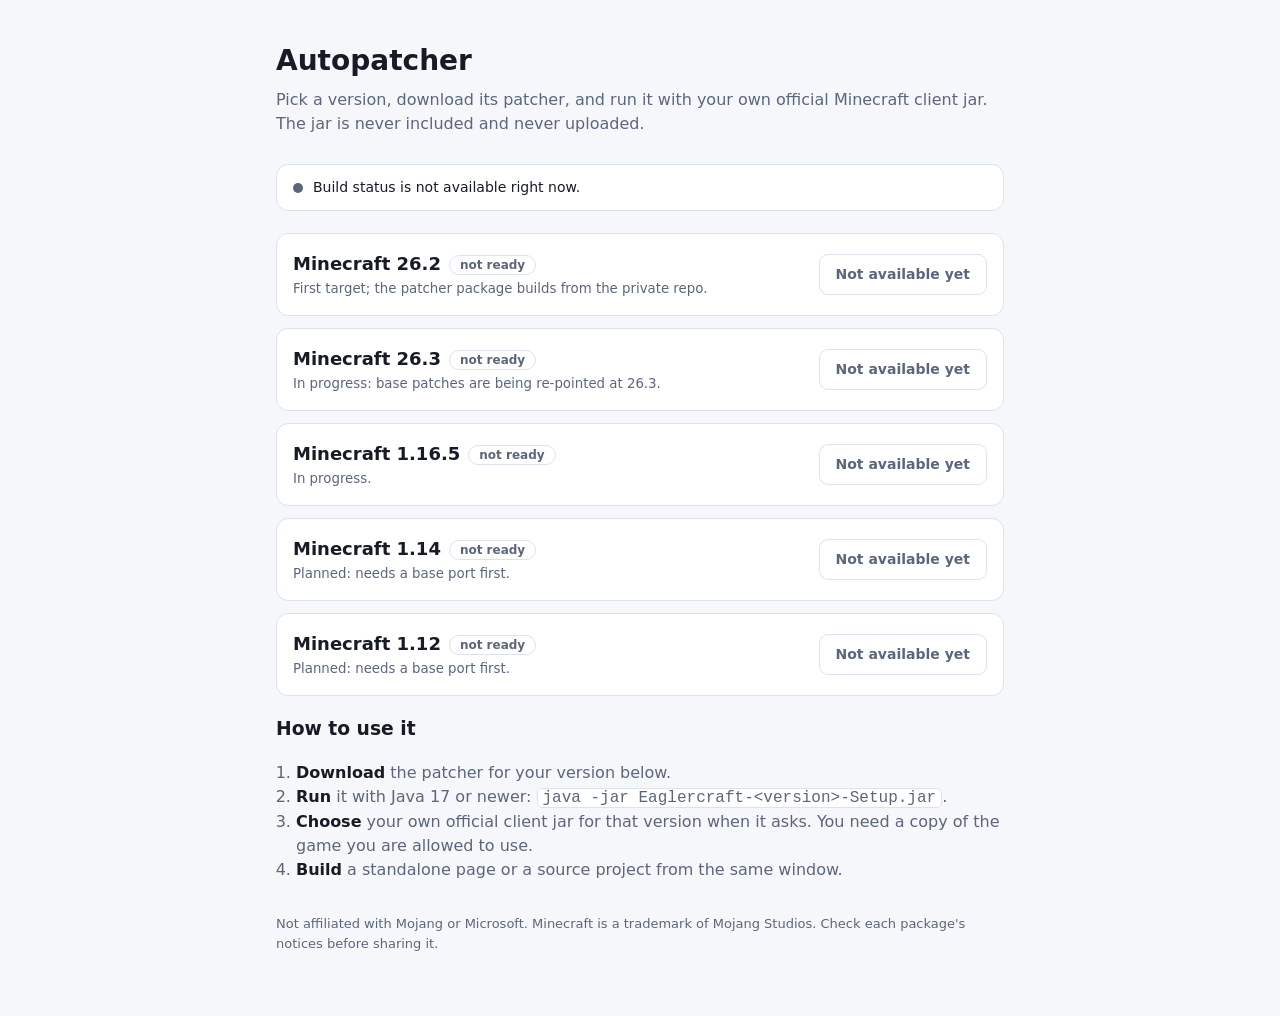
==== site/index.html @ 8bd49628 "Autopatcher build repo: workflow, site, scripts, setup guide Public home for the patcher build (move" ====
<!doctype html>
<html lang="en"><head><meta charset="utf-8"><meta name="viewport" content="width=device-width,initial-scale=1">
<title>Autopatcher</title>
<meta name="description" content="Pick a Minecraft version, download its patcher, and run it with your own official client jar.">
<style>
:root{--bg:#05070d;--panel:#0c1018;--line:#1d2432;--text:#e8ecf4;--dim:#98a2b8;--accent:#5caaff;--ok:#48d670;--warn:#f0c840;--bad:#e04040}
@media (prefers-color-scheme:light){:root:not([data-theme="dark"]){--bg:#f6f7fa;--panel:#fff;--line:#dde2ec;--text:#161b26;--dim:#5b667d;--accent:#1d6fd6;--ok:#1e9d4a;--warn:#a87b00;--bad:#c02828}}
*{box-sizing:border-box}body{margin:0;background:var(--bg);color:var(--text);font:16px/1.5 system-ui,Segoe UI,Roboto,sans-serif}
main{max-width:760px;margin:0 auto;padding:40px 16px 64px}
h1{font-size:28px;margin:0 0 6px}p.lead{color:var(--dim);margin:0 0 28px}
.status{display:flex;align-items:center;gap:10px;border:1px solid var(--line);background:var(--panel);border-radius:12px;padding:12px 16px;margin-bottom:22px;font-size:14px}
.dot{width:10px;height:10px;border-radius:50%;background:var(--dim)}.dot.run{background:var(--warn);animation:p 1.2s ease-in-out infinite}.dot.ok{background:var(--ok)}.dot.bad{background:var(--bad)}
@keyframes p{50%{opacity:.35}}
.card{border:1px solid var(--line);background:var(--panel);border-radius:12px;padding:16px;margin-bottom:12px;display:flex;gap:14px;align-items:center;justify-content:space-between;flex-wrap:wrap}
.card h2{font-size:18px;margin:0}.card small{color:var(--dim);display:block;margin-top:2px;word-break:break-all}
.badge{font-size:12px;border:1px solid var(--line);border-radius:999px;padding:2px 10px;color:var(--dim);margin-left:8px;vertical-align:middle}
a.btn{background:var(--accent);color:#fff;text-decoration:none;padding:9px 16px;border-radius:9px;font-weight:600;font-size:14px}
.btn.off{background:transparent;border:1px solid var(--line);color:var(--dim);pointer-events:none}
ol{color:var(--dim);padding-left:20px}ol b{color:var(--text)}code{background:var(--panel);border:1px solid var(--line);border-radius:5px;padding:0 5px}
footer{color:var(--dim);font-size:13px;margin-top:32px}
</style></head><body><main>
<h1>Autopatcher</h1>
<p class="lead">Pick a version, download its patcher, and run it with your own official Minecraft client jar. The jar is never included and never uploaded.</p>
<div class="status" id="status"><span class="dot" id="dot"></span><span id="status-text">Checking build status&hellip;</span></div>
<div id="list"></div>
<h3>How to use it</h3>
<ol>
<li><b>Download</b> the patcher for your version below.</li>
<li><b>Run</b> it with Java 17 or newer: <code>java -jar Eaglercraft-&lt;version&gt;-Setup.jar</code>.</li>
<li><b>Choose</b> your own official client jar for that version when it asks. You need a copy of the game you are allowed to use.</li>
<li><b>Build</b> a standalone page or a source project from the same window.</li>
</ol>
<footer>Not affiliated with Mojang or Microsoft. Minecraft is a trademark of Mojang Studios. Check each package's notices before sharing it.</footer>
<script>
(function(){
  var REPO="pxdns/autopatcherbuild";
  // version -> what we can honestly say about it today
  var VERSIONS=[
    {id:"26.2",note:"First target; the patcher package builds from the private repo."},
    {id:"26.3",note:"In progress: base patches are being re-pointed at 26.3."},
    {id:"1.16.5",note:"In progress."},
    {id:"1.14",note:"Planned: needs a base port first."},
    {id:"1.12",note:"Planned: needs a base port first."}
  ];
  var list=document.getElementById("list");
  function esc(s){return String(s).replace(/[&<>"]/g,function(c){return{"&":"&amp;","<":"&lt;",">":"&gt;",'"':"&quot;"}[c]});}
  function render(releases){
    var latest={};
    (releases||[]).forEach(function(r){
      var m=/^(.+)-r\d+$/.exec(r.tag_name||""); if(!m||latest[m[1]]||r.draft) return;
      var jar=(r.assets||[]).filter(function(a){return /\.jar$/.test(a.name);})[0];
      if(jar) latest[m[1]]={url:jar.browser_download_url,name:jar.name,size:jar.size,when:r.published_at,tag:r.tag_name};
    });
    list.innerHTML=VERSIONS.map(function(v){
      var rel=latest[v.id];
      var right=rel?'<a class="btn" href="'+esc(rel.url)+'">Download</a>':'<a class="btn off">Not available yet</a>';
      var sub=rel?esc(rel.name)+" &middot; "+(rel.size/1048576).toFixed(0)+" MB &middot; "+esc(rel.tag)+" &middot; "+new Date(rel.when).toLocaleDateString():esc(v.note);
      return '<div class="card"><div><h2>Minecraft '+esc(v.id)+'<span class="badge">'+(rel?"ready":"not ready")+'</span></h2><small>'+sub+'</small></div>'+right+'</div>';
    }).join("");
  }
  function status(runs){
    var dot=document.getElementById("dot"),t=document.getElementById("status-text");
    var r=(runs||[])[0];
    if(!r){t.textContent="No builds have run yet.";return;}
    var when=new Date(r.created_at).toLocaleString();
    if(r.status!=="completed"){dot.className="dot run";t.textContent="Building now (started "+when+")… this page updates itself.";return;}
    if(r.conclusion==="success"){dot.className="dot ok";t.textContent="Last build succeeded ("+when+").";}
    else{dot.className="dot bad";t.textContent="Last build "+(r.conclusion||"failed")+" ("+when+").";}
  }
  function get(path){return fetch("https://api.github.com/repos/"+REPO+path,{headers:{Accept:"application/vnd.github+json"}}).then(function(r){if(!r.ok)throw new Error(r.status);return r.json();});}
  function refresh(){
    get("/releases?per_page=30").then(render).catch(function(){render([]);});
    get("/actions/workflows/build-patcher.yml/runs?per_page=1").then(function(d){status(d.workflow_runs);}).catch(function(){document.getElementById("status-text").textContent="Build status is not available right now.";});
  }
  refresh(); setInterval(refresh,60000);
})();
</script>
</main></body></html>
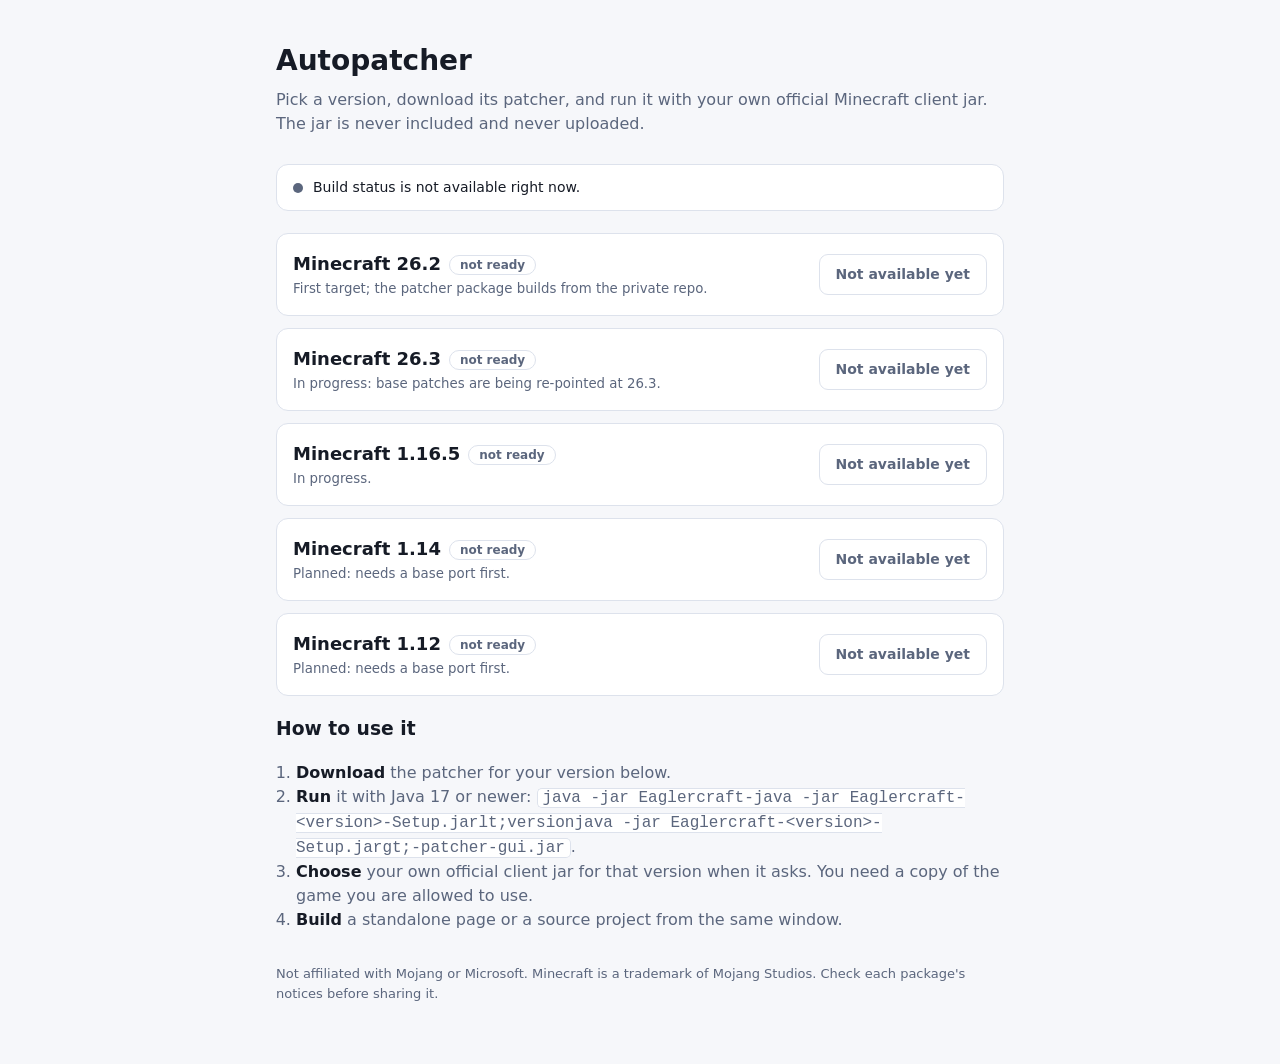
==== commit 0335b34b: "Build only the 26.2 patcher GUI/CLI jars from src/patcher Co-Authored-By: Claude Sonnet 5.5 <noreply" ====
--- a/site/index.html
+++ b/site/index.html
@@ -26,7 +26,7 @@
 <h3>How to use it</h3>
 <ol>
 <li><b>Download</b> the patcher for your version below.</li>
-<li><b>Run</b> it with Java 17 or newer: <code>java -jar Eaglercraft-&lt;version&gt;-Setup.jar</code>.</li>
+<li><b>Run</b> it with Java 17 or newer: <code>java -jar Eaglercraft-java -jar Eaglercraft-&lt;version&gt;-Setup.jarlt;versionjava -jar Eaglercraft-&lt;version&gt;-Setup.jargt;-patcher-gui.jar</code>.</li>
 <li><b>Choose</b> your own official client jar for that version when it asks. You need a copy of the game you are allowed to use.</li>
 <li><b>Build</b> a standalone page or a source project from the same window.</li>
 </ol>
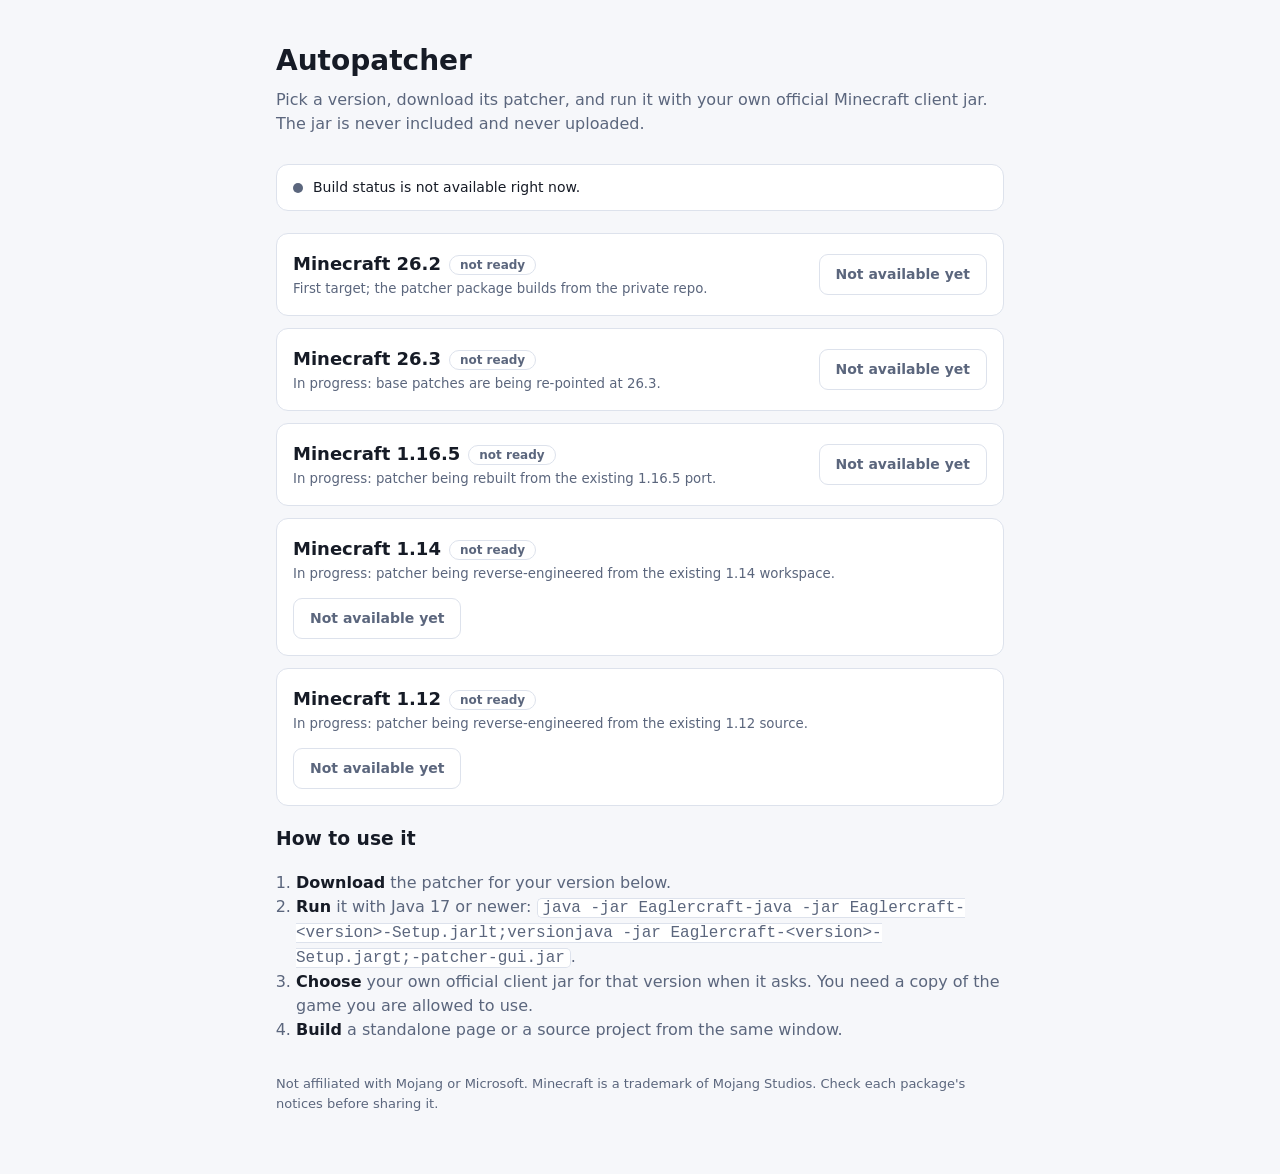
==== commit bb528ad3: "Site: Vercel hosts site/ (drop docs/ copy); 1.14/1.12 status reflects existing workspaces Co-Authore" ====
--- a/site/index.html
+++ b/site/index.html
@@ -1,5 +1,6 @@
 <!doctype html>
-<html lang="en"><head><meta charset="utf-8"><meta name="viewport" content="width=device-width,initial-scale=1">
+<html lang="en"><head>
+<link rel="icon" type="image/png" href="favicon.png"><meta charset="utf-8"><meta name="viewport" content="width=device-width,initial-scale=1">
 <title>Autopatcher</title>
 <meta name="description" content="Pick a Minecraft version, download its patcher, and run it with your own official client jar.">
 <style>
@@ -38,9 +39,9 @@
   var VERSIONS=[
     {id:"26.2",note:"First target; the patcher package builds from the private repo."},
     {id:"26.3",note:"In progress: base patches are being re-pointed at 26.3."},
-    {id:"1.16.5",note:"In progress."},
-    {id:"1.14",note:"Planned: needs a base port first."},
-    {id:"1.12",note:"Planned: needs a base port first."}
+    {id:"1.16.5",note:"In progress: patcher being rebuilt from the existing 1.16.5 port."},
+    {id:"1.14",note:"In progress: patcher being reverse-engineered from the existing 1.14 workspace."},
+    {id:"1.12",note:"In progress: patcher being reverse-engineered from the existing 1.12 source."}
   ];
   var list=document.getElementById("list");
   function esc(s){return String(s).replace(/[&<>"]/g,function(c){return{"&":"&amp;","<":"&lt;",">":"&gt;",'"':"&quot;"}[c]});}
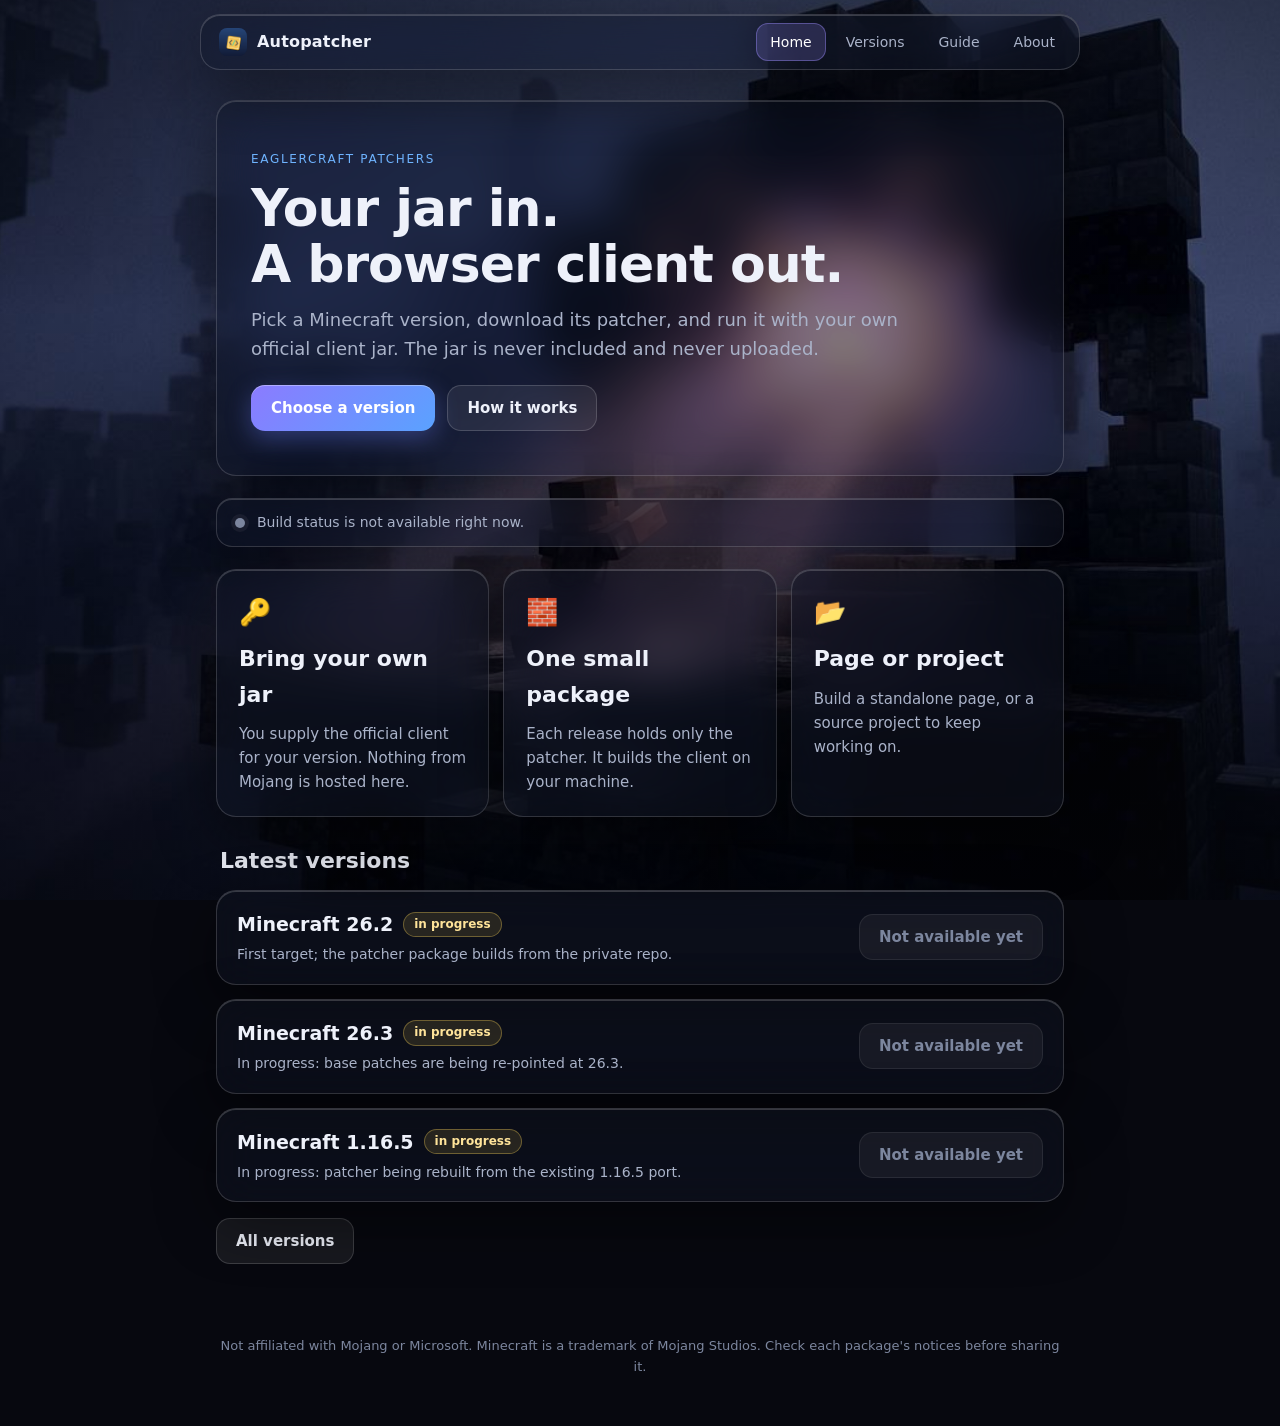
==== commit 96f26ab1: "Site: glass UI with artwork backgrounds, four pages (home, versions, guide, about) in site/ Co-Autho" ====
--- a/site/index.html
+++ b/site/index.html
@@ -1,79 +1,32 @@
 <!doctype html>
 <html lang="en"><head>
-<link rel="icon" type="image/png" href="favicon.png"><meta charset="utf-8"><meta name="viewport" content="width=device-width,initial-scale=1">
+<meta charset="utf-8"><meta name="viewport" content="width=device-width,initial-scale=1">
 <title>Autopatcher</title>
 <meta name="description" content="Pick a Minecraft version, download its patcher, and run it with your own official client jar.">
-<style>
-:root{--bg:#05070d;--panel:#0c1018;--line:#1d2432;--text:#e8ecf4;--dim:#98a2b8;--accent:#5caaff;--ok:#48d670;--warn:#f0c840;--bad:#e04040}
-@media (prefers-color-scheme:light){:root:not([data-theme="dark"]){--bg:#f6f7fa;--panel:#fff;--line:#dde2ec;--text:#161b26;--dim:#5b667d;--accent:#1d6fd6;--ok:#1e9d4a;--warn:#a87b00;--bad:#c02828}}
-*{box-sizing:border-box}body{margin:0;background:var(--bg);color:var(--text);font:16px/1.5 system-ui,Segoe UI,Roboto,sans-serif}
-main{max-width:760px;margin:0 auto;padding:40px 16px 64px}
-h1{font-size:28px;margin:0 0 6px}p.lead{color:var(--dim);margin:0 0 28px}
-.status{display:flex;align-items:center;gap:10px;border:1px solid var(--line);background:var(--panel);border-radius:12px;padding:12px 16px;margin-bottom:22px;font-size:14px}
-.dot{width:10px;height:10px;border-radius:50%;background:var(--dim)}.dot.run{background:var(--warn);animation:p 1.2s ease-in-out infinite}.dot.ok{background:var(--ok)}.dot.bad{background:var(--bad)}
-@keyframes p{50%{opacity:.35}}
-.card{border:1px solid var(--line);background:var(--panel);border-radius:12px;padding:16px;margin-bottom:12px;display:flex;gap:14px;align-items:center;justify-content:space-between;flex-wrap:wrap}
-.card h2{font-size:18px;margin:0}.card small{color:var(--dim);display:block;margin-top:2px;word-break:break-all}
-.badge{font-size:12px;border:1px solid var(--line);border-radius:999px;padding:2px 10px;color:var(--dim);margin-left:8px;vertical-align:middle}
-a.btn{background:var(--accent);color:#fff;text-decoration:none;padding:9px 16px;border-radius:9px;font-weight:600;font-size:14px}
-.btn.off{background:transparent;border:1px solid var(--line);color:var(--dim);pointer-events:none}
-ol{color:var(--dim);padding-left:20px}ol b{color:var(--text)}code{background:var(--panel);border:1px solid var(--line);border-radius:5px;padding:0 5px}
-footer{color:var(--dim);font-size:13px;margin-top:32px}
-</style></head><body><main>
-<h1>Autopatcher</h1>
-<p class="lead">Pick a version, download its patcher, and run it with your own official Minecraft client jar. The jar is never included and never uploaded.</p>
-<div class="status" id="status"><span class="dot" id="dot"></span><span id="status-text">Checking build status&hellip;</span></div>
-<div id="list"></div>
-<h3>How to use it</h3>
-<ol>
-<li><b>Download</b> the patcher for your version below.</li>
-<li><b>Run</b> it with Java 17 or newer: <code>java -jar Eaglercraft-java -jar Eaglercraft-&lt;version&gt;-Setup.jarlt;versionjava -jar Eaglercraft-&lt;version&gt;-Setup.jargt;-patcher-gui.jar</code>.</li>
-<li><b>Choose</b> your own official client jar for that version when it asks. You need a copy of the game you are allowed to use.</li>
-<li><b>Build</b> a standalone page or a source project from the same window.</li>
-</ol>
+<link rel="icon" type="image/png" href="favicon.png">
+<link rel="stylesheet" href="style.css">
+</head><body data-bg="1.14">
+<div class="bg" aria-hidden="true"></div>
+<header><nav class="glass"><a class="brand" href="index.html"><img src="img/icon.png" alt=""><span>Autopatcher</span></a><a class="l" href="index.html" aria-current="page">Home</a><a class="l" href="versions.html">Versions</a><a class="l" href="guide.html">Guide</a><a class="l" href="about.html">About</a></nav></header>
+<main>
+
+<section class="hero glass">
+<span class="eyebrow">Eaglercraft patchers</span>
+<h1>Your jar in.<br>A browser client out.</h1>
+<p class="lead">Pick a Minecraft version, download its patcher, and run it with your own official client jar. The jar is never included and never uploaded.</p>
+<div class="row"><a class="btn" href="versions.html">Choose a version</a><a class="btn ghost" href="guide.html">How it works</a></div>
+</section>
+<div class="status glass"><span class="dot" id="dot"></span><span id="status-text">Checking build status&hellip;</span></div>
+<div class="tiles">
+<div class="tile glass"><div class="ic">&#128273;</div><h2>Bring your own jar</h2><p>You supply the official client for your version. Nothing from Mojang is hosted here.</p></div>
+<div class="tile glass"><div class="ic">&#129521;</div><h2>One small package</h2><p>Each release holds only the patcher. It builds the client on your machine.</p></div>
+<div class="tile glass"><div class="ic">&#128194;</div><h2>Page or project</h2><p>Build a standalone page, or a source project to keep working on.</p></div>
+</div>
+<h2 style="margin:26px 4px 12px">Latest versions</h2>
+<div class="grid" id="list" data-limit="3"></div>
+<div class="row" style="margin-top:16px"><a class="btn ghost" href="versions.html">All versions</a></div>
+
+</main>
 <footer>Not affiliated with Mojang or Microsoft. Minecraft is a trademark of Mojang Studios. Check each package's notices before sharing it.</footer>
-<script>
-(function(){
-  var REPO="pxdns/autopatcherbuild";
-  // version -> what we can honestly say about it today
-  var VERSIONS=[
-    {id:"26.2",note:"First target; the patcher package builds from the private repo."},
-    {id:"26.3",note:"In progress: base patches are being re-pointed at 26.3."},
-    {id:"1.16.5",note:"In progress: patcher being rebuilt from the existing 1.16.5 port."},
-    {id:"1.14",note:"In progress: patcher being reverse-engineered from the existing 1.14 workspace."},
-    {id:"1.12",note:"In progress: patcher being reverse-engineered from the existing 1.12 source."}
-  ];
-  var list=document.getElementById("list");
-  function esc(s){return String(s).replace(/[&<>"]/g,function(c){return{"&":"&amp;","<":"&lt;",">":"&gt;",'"':"&quot;"}[c]});}
-  function render(releases){
-    var latest={};
-    (releases||[]).forEach(function(r){
-      var m=/^(.+)-r\d+$/.exec(r.tag_name||""); if(!m||latest[m[1]]||r.draft) return;
-      var jar=(r.assets||[]).filter(function(a){return /\.jar$/.test(a.name);})[0];
-      if(jar) latest[m[1]]={url:jar.browser_download_url,name:jar.name,size:jar.size,when:r.published_at,tag:r.tag_name};
-    });
-    list.innerHTML=VERSIONS.map(function(v){
-      var rel=latest[v.id];
-      var right=rel?'<a class="btn" href="'+esc(rel.url)+'">Download</a>':'<a class="btn off">Not available yet</a>';
-      var sub=rel?esc(rel.name)+" &middot; "+(rel.size/1048576).toFixed(0)+" MB &middot; "+esc(rel.tag)+" &middot; "+new Date(rel.when).toLocaleDateString():esc(v.note);
-      return '<div class="card"><div><h2>Minecraft '+esc(v.id)+'<span class="badge">'+(rel?"ready":"not ready")+'</span></h2><small>'+sub+'</small></div>'+right+'</div>';
-    }).join("");
-  }
-  function status(runs){
-    var dot=document.getElementById("dot"),t=document.getElementById("status-text");
-    var r=(runs||[])[0];
-    if(!r){t.textContent="No builds have run yet.";return;}
-    var when=new Date(r.created_at).toLocaleString();
-    if(r.status!=="completed"){dot.className="dot run";t.textContent="Building now (started "+when+")… this page updates itself.";return;}
-    if(r.conclusion==="success"){dot.className="dot ok";t.textContent="Last build succeeded ("+when+").";}
-    else{dot.className="dot bad";t.textContent="Last build "+(r.conclusion||"failed")+" ("+when+").";}
-  }
-  function get(path){return fetch("https://api.github.com/repos/"+REPO+path,{headers:{Accept:"application/vnd.github+json"}}).then(function(r){if(!r.ok)throw new Error(r.status);return r.json();});}
-  function refresh(){
-    get("/releases?per_page=30").then(render).catch(function(){render([]);});
-    get("/actions/workflows/build-patcher.yml/runs?per_page=1").then(function(d){status(d.workflow_runs);}).catch(function(){document.getElementById("status-text").textContent="Build status is not available right now.";});
-  }
-  refresh(); setInterval(refresh,60000);
-})();
-</script>
-</main></body></html>
+<script src="app.js"></script>
+</body></html>
--- a/site/style.css
+++ b/site/style.css
@@ -0,0 +1,70 @@
+:root{
+  --text:#eef1fa;--dim:#aab3c9;--faint:#7c869e;
+  --glass:rgba(18,22,36,.46);--glass-2:rgba(255,255,255,.07);--edge:rgba(255,255,255,.16);--edge-soft:rgba(255,255,255,.08);
+  --accent:#9d8cff;--accent-2:#6fb4ff;--ok:#56e08a;--warn:#f3cd57;--bad:#ff6b6b;
+  --r:20px;--shadow:0 20px 60px rgba(0,0,0,.45);
+  color-scheme:dark;
+}
+*{box-sizing:border-box}
+html{scroll-behavior:smooth}
+body{margin:0;min-height:100vh;color:var(--text);background:#07080f;font:16px/1.6 "Inter",system-ui,-apple-system,"Segoe UI",Roboto,sans-serif;-webkit-font-smoothing:antialiased}
+/* backgrounds: stacked layers, crossfaded */
+.bg{position:fixed;inset:0;z-index:-1;overflow:hidden;background:#07080f}
+.bg i{position:absolute;inset:-2%;background-size:cover;background-position:center;opacity:0;transform:scale(1.04);transition:opacity .9s ease,transform 9s ease;filter:saturate(1.1)}
+.bg i.on{opacity:1;transform:scale(1.0)}
+.bg i.g26{background:radial-gradient(60% 50% at 25% 20%,#3a2f86 0,transparent 70%),radial-gradient(55% 45% at 80% 75%,#0f4c6e 0,transparent 70%),#080a14}
+.bg i.g16{background:radial-gradient(60% 50% at 70% 25%,#1d6b4a 0,transparent 70%),radial-gradient(50% 45% at 20% 80%,#2a2f6a 0,transparent 70%),#07100d}
+.bg::after{content:"";position:absolute;inset:0;background:linear-gradient(180deg,rgba(5,6,12,.4),rgba(5,6,12,.12) 35%,rgba(5,6,12,.6));pointer-events:none}
+/* glass */
+.glass{background:var(--glass);border:1px solid var(--edge);border-radius:var(--r);backdrop-filter:blur(22px) saturate(1.5);-webkit-backdrop-filter:blur(22px) saturate(1.5);box-shadow:var(--shadow),inset 0 1px 0 rgba(255,255,255,.18)}
+@supports not (backdrop-filter:blur(1px)){.glass{background:rgba(18,22,36,.88)}}
+/* nav */
+header{position:sticky;top:14px;z-index:10;display:flex;justify-content:center;padding:0 16px}
+nav{display:flex;align-items:center;gap:6px;padding:8px 10px;max-width:880px;width:100%}
+nav .brand{display:flex;align-items:center;gap:10px;font-weight:700;letter-spacing:.2px;color:var(--text);text-decoration:none;margin-right:auto;padding:2px 8px}
+nav .brand img{width:28px;height:28px;border-radius:8px}
+nav a.l{color:var(--dim);text-decoration:none;padding:8px 14px;border-radius:12px;font-size:14px;font-weight:500;transition:background .2s,color .2s}
+nav a.l:hover{background:var(--glass-2);color:var(--text)}
+nav a.l[aria-current="page"]{background:rgba(157,140,255,.2);color:#fff;box-shadow:inset 0 0 0 1px rgba(157,140,255,.4)}
+/* layout */
+main{max-width:880px;margin:0 auto;padding:44px 16px 72px}
+.hero{padding:44px 34px;margin-bottom:22px}
+.eyebrow{display:inline-block;font-size:12px;letter-spacing:.14em;text-transform:uppercase;color:var(--accent-2);margin-bottom:10px}
+h1{font-size:clamp(32px,6vw,52px);line-height:1.08;margin:0 0 14px;letter-spacing:-.02em}
+h2{font-size:22px;margin:0 0 10px}
+p.lead{font-size:18px;color:var(--dim);margin:0 0 22px;max-width:62ch}
+.row{display:flex;gap:12px;flex-wrap:wrap}
+.btn{display:inline-flex;align-items:center;gap:8px;padding:11px 20px;border-radius:14px;font-weight:600;font-size:15px;text-decoration:none;color:#fff;background:linear-gradient(135deg,#8b7bff,#5aa2ff);box-shadow:0 8px 24px rgba(110,130,255,.35),inset 0 1px 0 rgba(255,255,255,.35);border:0;cursor:pointer;transition:transform .15s,box-shadow .15s}
+.btn:hover{transform:translateY(-1px);box-shadow:0 12px 30px rgba(110,130,255,.45),inset 0 1px 0 rgba(255,255,255,.4)}
+.btn.ghost{background:var(--glass-2);box-shadow:inset 0 0 0 1px var(--edge);color:var(--text)}
+.btn.off{background:rgba(255,255,255,.05);box-shadow:inset 0 0 0 1px var(--edge-soft);color:var(--faint);pointer-events:none}
+/* status */
+.status{display:flex;align-items:center;gap:12px;padding:12px 18px;margin-bottom:22px;font-size:14px;color:var(--dim);border-radius:16px}
+.dot{width:10px;height:10px;border-radius:50%;background:var(--faint);flex:none;box-shadow:0 0 0 4px rgba(255,255,255,.05)}
+.dot.run{background:var(--warn);animation:p 1.2s ease-in-out infinite}.dot.ok{background:var(--ok)}.dot.bad{background:var(--bad)}
+@keyframes p{50%{opacity:.35}}
+/* version cards */
+.grid{display:grid;gap:14px}
+.card{display:flex;gap:16px;align-items:center;justify-content:space-between;flex-wrap:wrap;padding:18px 20px;transition:transform .2s,border-color .2s}
+.card:hover{transform:translateY(-2px);border-color:rgba(255,255,255,.3)}
+.card h3{margin:0;font-size:19px;display:flex;align-items:center;gap:10px;flex-wrap:wrap}
+.card small{display:block;color:var(--dim);margin-top:4px;font-size:14px;word-break:break-word}
+.badge{font-size:12px;font-weight:600;padding:3px 11px;border-radius:999px;background:var(--glass-2);box-shadow:inset 0 0 0 1px var(--edge);color:var(--dim)}
+.badge.ok{color:#aaf5c6;background:rgba(86,224,138,.14);box-shadow:inset 0 0 0 1px rgba(86,224,138,.4)}
+.badge.wip{color:#ffe49a;background:rgba(243,205,87,.12);box-shadow:inset 0 0 0 1px rgba(243,205,87,.35)}
+/* feature tiles */
+.tiles{display:grid;grid-template-columns:repeat(auto-fit,minmax(230px,1fr));gap:14px;margin-bottom:22px}
+.tile{padding:22px}.tile p{margin:0;color:var(--dim);font-size:15px}.tile .ic{font-size:26px;margin-bottom:8px}
+/* steps */
+ol.steps{list-style:none;counter-reset:s;margin:0;padding:0;display:grid;gap:12px}
+ol.steps li{counter-increment:s;padding:18px 20px 18px 66px;position:relative}
+ol.steps li::before{content:counter(s);position:absolute;left:18px;top:16px;width:34px;height:34px;border-radius:12px;display:grid;place-items:center;font-weight:700;background:linear-gradient(135deg,#8b7bff,#5aa2ff);box-shadow:inset 0 1px 0 rgba(255,255,255,.4)}
+ol.steps b{display:block;margin-bottom:2px}
+ol.steps span{color:var(--dim)}
+code{background:rgba(0,0,0,.35);border:1px solid var(--edge-soft);border-radius:8px;padding:2px 8px;font:13.5px ui-monospace,SFMono-Regular,Menlo,monospace;color:#d7ddf3;word-break:break-all}
+.prose{padding:28px 30px}.prose p,.prose li{color:var(--dim)}.prose h2{margin-top:26px}.prose h2:first-child{margin-top:0}.prose ul{padding-left:20px}
+.prose a,.link{color:var(--accent-2)}
+.stack{display:grid;gap:14px}
+footer{max-width:880px;margin:0 auto;padding:0 16px 48px;color:var(--faint);font-size:13px;text-align:center}
+@media (max-width:640px){nav a.l{padding:8px 10px;font-size:13px}nav .brand span{display:none}.hero{padding:30px 22px}.card .btn{width:100%;justify-content:center}}
+@media (prefers-reduced-motion:reduce){*{animation:none!important;transition:none!important}html{scroll-behavior:auto}}
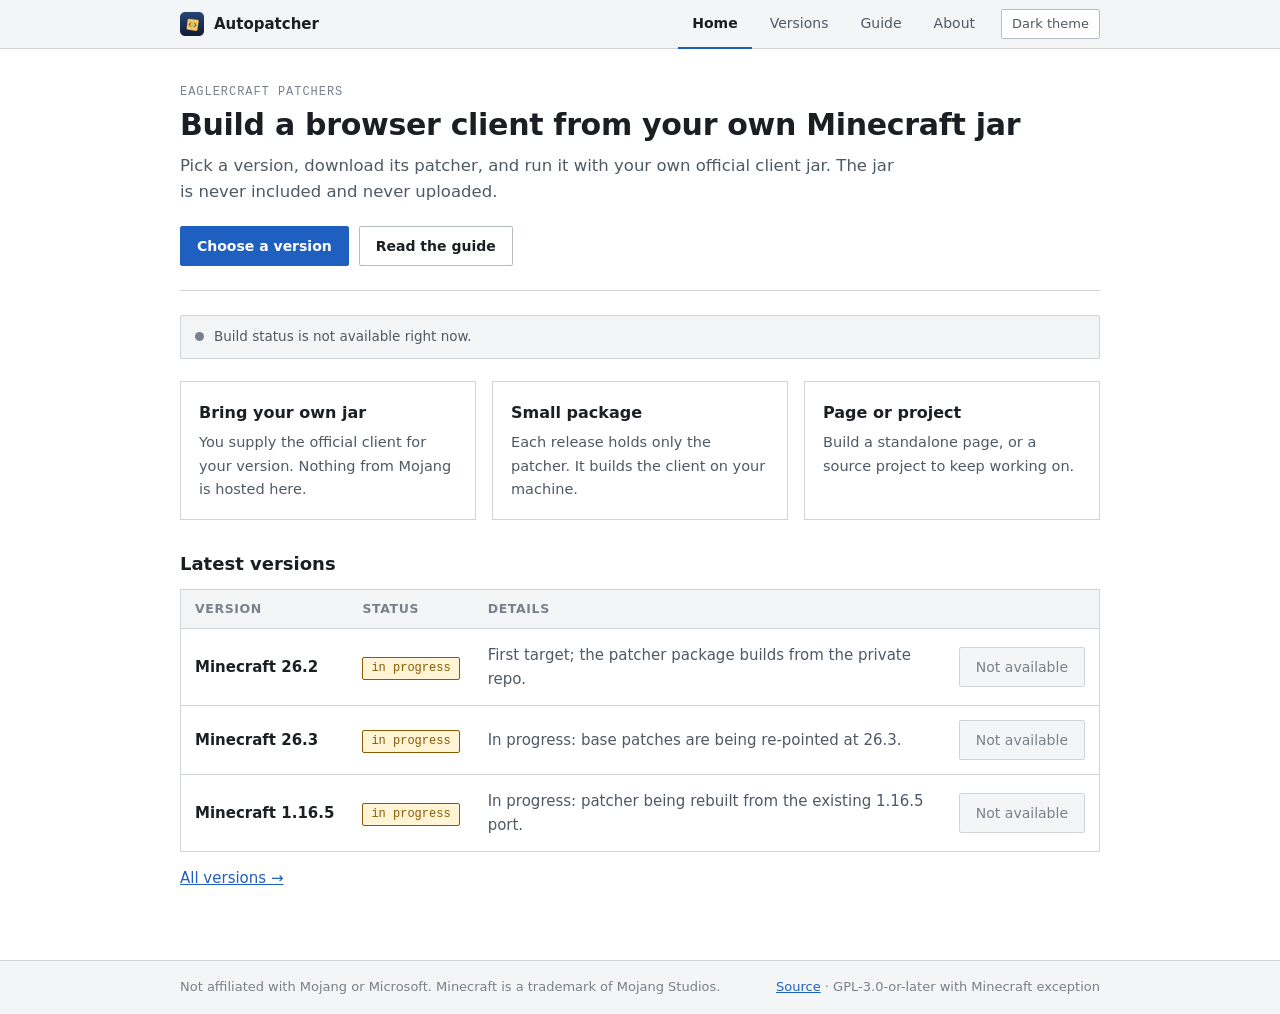
==== commit 8d2d340b: "Site: flat, boxy neutral design (light and dark gray), no glass or backgrounds Co-Authored-By: Claud" ====
--- a/site/index.html
+++ b/site/index.html
@@ -5,28 +5,27 @@
 <meta name="description" content="Pick a Minecraft version, download its patcher, and run it with your own official client jar.">
 <link rel="icon" type="image/png" href="favicon.png">
 <link rel="stylesheet" href="style.css">
-</head><body data-bg="1.14">
-<div class="bg" aria-hidden="true"></div>
-<header><nav class="glass"><a class="brand" href="index.html"><img src="img/icon.png" alt=""><span>Autopatcher</span></a><a class="l" href="index.html" aria-current="page">Home</a><a class="l" href="versions.html">Versions</a><a class="l" href="guide.html">Guide</a><a class="l" href="about.html">About</a></nav></header>
+</head><body>
+<header><div class="bar"><a class="brand" href="index.html"><img src="img/icon.png" alt=""><span>Autopatcher</span></a><a class="l" href="index.html" aria-current="page">Home</a><a class="l" href="versions.html">Versions</a><a class="l" href="guide.html">Guide</a><a class="l" href="about.html">About</a><button class="theme" id="theme" type="button">Dark theme</button></div></header>
 <main>
 
-<section class="hero glass">
-<span class="eyebrow">Eaglercraft patchers</span>
-<h1>Your jar in.<br>A browser client out.</h1>
-<p class="lead">Pick a Minecraft version, download its patcher, and run it with your own official client jar. The jar is never included and never uploaded.</p>
-<div class="row"><a class="btn" href="versions.html">Choose a version</a><a class="btn ghost" href="guide.html">How it works</a></div>
+<section class="intro">
+<div class="eyebrow">Eaglercraft patchers</div>
+<h1>Build a browser client from your own Minecraft jar</h1>
+<p class="lead">Pick a version, download its patcher, and run it with your own official client jar. The jar is never included and never uploaded.</p>
+<div class="row"><a class="btn" href="versions.html">Choose a version</a><a class="btn ghost" href="guide.html">Read the guide</a></div>
 </section>
-<div class="status glass"><span class="dot" id="dot"></span><span id="status-text">Checking build status&hellip;</span></div>
-<div class="tiles">
-<div class="tile glass"><div class="ic">&#128273;</div><h2>Bring your own jar</h2><p>You supply the official client for your version. Nothing from Mojang is hosted here.</p></div>
-<div class="tile glass"><div class="ic">&#129521;</div><h2>One small package</h2><p>Each release holds only the patcher. It builds the client on your machine.</p></div>
-<div class="tile glass"><div class="ic">&#128194;</div><h2>Page or project</h2><p>Build a standalone page, or a source project to keep working on.</p></div>
+<div class="status"><span class="dot" id="dot"></span><span id="status-text">Checking build status&hellip;</span></div>
+<div class="cols">
+<div class="box"><h3>Bring your own jar</h3><p>You supply the official client for your version. Nothing from Mojang is hosted here.</p></div>
+<div class="box"><h3>Small package</h3><p>Each release holds only the patcher. It builds the client on your machine.</p></div>
+<div class="box"><h3>Page or project</h3><p>Build a standalone page, or a source project to keep working on.</p></div>
 </div>
-<h2 style="margin:26px 4px 12px">Latest versions</h2>
-<div class="grid" id="list" data-limit="3"></div>
-<div class="row" style="margin-top:16px"><a class="btn ghost" href="versions.html">All versions</a></div>
+<h2>Latest versions</h2>
+<div id="list" data-limit="3"></div>
+<p style="margin-top:14px"><a href="versions.html">All versions &rarr;</a></p>
 
 </main>
-<footer>Not affiliated with Mojang or Microsoft. Minecraft is a trademark of Mojang Studios. Check each package's notices before sharing it.</footer>
+<footer><div class="in"><span>Not affiliated with Mojang or Microsoft. Minecraft is a trademark of Mojang Studios.</span><span><a href="https://github.com/pxdns/autopatcherbuild">Source</a> &middot; GPL-3.0-or-later with Minecraft exception</span></div></footer>
 <script src="app.js"></script>
 </body></html>
--- a/site/style.css
+++ b/site/style.css
@@ -1,70 +1,100 @@
 :root{
-  --text:#eef1fa;--dim:#aab3c9;--faint:#7c869e;
-  --glass:rgba(18,22,36,.46);--glass-2:rgba(255,255,255,.07);--edge:rgba(255,255,255,.16);--edge-soft:rgba(255,255,255,.08);
-  --accent:#9d8cff;--accent-2:#6fb4ff;--ok:#56e08a;--warn:#f3cd57;--bad:#ff6b6b;
-  --r:20px;--shadow:0 20px 60px rgba(0,0,0,.45);
-  color-scheme:dark;
+  --bg:#ffffff;--bg-2:#f4f5f6;--bg-3:#e9ebed;--line:#d0d4d9;--line-2:#b6bcc3;
+  --text:#1b1f23;--dim:#4f5964;--faint:#78818c;
+  --accent:#1f5fbf;--accent-ink:#ffffff;--accent-hover:#174c9b;
+  --ok:#1a7f37;--ok-bg:#e6f4ea;--warn:#8a5a00;--warn-bg:#fff4d6;--bad:#b42318;
+  --code-bg:#f4f5f6;
+  color-scheme:light;
 }
+@media (prefers-color-scheme:dark){:root:not([data-theme="light"]){
+  --bg:#1c1e21;--bg-2:#232629;--bg-3:#2b2f33;--line:#3a3f45;--line-2:#4b5158;
+  --text:#e6e8ea;--dim:#aab1b8;--faint:#848c94;
+  --accent:#5b9bf0;--accent-ink:#0d1117;--accent-hover:#7bb0f5;
+  --ok:#56c27a;--ok-bg:#1d2e24;--warn:#e0b04a;--warn-bg:#352c16;--bad:#f0736a;
+  --code-bg:#15171a;color-scheme:dark}}
+:root[data-theme="dark"]{
+  --bg:#1c1e21;--bg-2:#232629;--bg-3:#2b2f33;--line:#3a3f45;--line-2:#4b5158;
+  --text:#e6e8ea;--dim:#aab1b8;--faint:#848c94;
+  --accent:#5b9bf0;--accent-ink:#0d1117;--accent-hover:#7bb0f5;
+  --ok:#56c27a;--ok-bg:#1d2e24;--warn:#e0b04a;--warn-bg:#352c16;--bad:#f0736a;
+  --code-bg:#15171a;color-scheme:dark}
 *{box-sizing:border-box}
 html{scroll-behavior:smooth}
-body{margin:0;min-height:100vh;color:var(--text);background:#07080f;font:16px/1.6 "Inter",system-ui,-apple-system,"Segoe UI",Roboto,sans-serif;-webkit-font-smoothing:antialiased}
-/* backgrounds: stacked layers, crossfaded */
-.bg{position:fixed;inset:0;z-index:-1;overflow:hidden;background:#07080f}
-.bg i{position:absolute;inset:-2%;background-size:cover;background-position:center;opacity:0;transform:scale(1.04);transition:opacity .9s ease,transform 9s ease;filter:saturate(1.1)}
-.bg i.on{opacity:1;transform:scale(1.0)}
-.bg i.g26{background:radial-gradient(60% 50% at 25% 20%,#3a2f86 0,transparent 70%),radial-gradient(55% 45% at 80% 75%,#0f4c6e 0,transparent 70%),#080a14}
-.bg i.g16{background:radial-gradient(60% 50% at 70% 25%,#1d6b4a 0,transparent 70%),radial-gradient(50% 45% at 20% 80%,#2a2f6a 0,transparent 70%),#07100d}
-.bg::after{content:"";position:absolute;inset:0;background:linear-gradient(180deg,rgba(5,6,12,.4),rgba(5,6,12,.12) 35%,rgba(5,6,12,.6));pointer-events:none}
-/* glass */
-.glass{background:var(--glass);border:1px solid var(--edge);border-radius:var(--r);backdrop-filter:blur(22px) saturate(1.5);-webkit-backdrop-filter:blur(22px) saturate(1.5);box-shadow:var(--shadow),inset 0 1px 0 rgba(255,255,255,.18)}
-@supports not (backdrop-filter:blur(1px)){.glass{background:rgba(18,22,36,.88)}}
-/* nav */
-header{position:sticky;top:14px;z-index:10;display:flex;justify-content:center;padding:0 16px}
-nav{display:flex;align-items:center;gap:6px;padding:8px 10px;max-width:880px;width:100%}
-nav .brand{display:flex;align-items:center;gap:10px;font-weight:700;letter-spacing:.2px;color:var(--text);text-decoration:none;margin-right:auto;padding:2px 8px}
-nav .brand img{width:28px;height:28px;border-radius:8px}
-nav a.l{color:var(--dim);text-decoration:none;padding:8px 14px;border-radius:12px;font-size:14px;font-weight:500;transition:background .2s,color .2s}
-nav a.l:hover{background:var(--glass-2);color:var(--text)}
-nav a.l[aria-current="page"]{background:rgba(157,140,255,.2);color:#fff;box-shadow:inset 0 0 0 1px rgba(157,140,255,.4)}
-/* layout */
-main{max-width:880px;margin:0 auto;padding:44px 16px 72px}
-.hero{padding:44px 34px;margin-bottom:22px}
-.eyebrow{display:inline-block;font-size:12px;letter-spacing:.14em;text-transform:uppercase;color:var(--accent-2);margin-bottom:10px}
-h1{font-size:clamp(32px,6vw,52px);line-height:1.08;margin:0 0 14px;letter-spacing:-.02em}
-h2{font-size:22px;margin:0 0 10px}
-p.lead{font-size:18px;color:var(--dim);margin:0 0 22px;max-width:62ch}
-.row{display:flex;gap:12px;flex-wrap:wrap}
-.btn{display:inline-flex;align-items:center;gap:8px;padding:11px 20px;border-radius:14px;font-weight:600;font-size:15px;text-decoration:none;color:#fff;background:linear-gradient(135deg,#8b7bff,#5aa2ff);box-shadow:0 8px 24px rgba(110,130,255,.35),inset 0 1px 0 rgba(255,255,255,.35);border:0;cursor:pointer;transition:transform .15s,box-shadow .15s}
-.btn:hover{transform:translateY(-1px);box-shadow:0 12px 30px rgba(110,130,255,.45),inset 0 1px 0 rgba(255,255,255,.4)}
-.btn.ghost{background:var(--glass-2);box-shadow:inset 0 0 0 1px var(--edge);color:var(--text)}
-.btn.off{background:rgba(255,255,255,.05);box-shadow:inset 0 0 0 1px var(--edge-soft);color:var(--faint);pointer-events:none}
+body{margin:0;min-height:100vh;display:flex;flex-direction:column;background:var(--bg);color:var(--text);font:15px/1.6 system-ui,-apple-system,"Segoe UI",Roboto,"Helvetica Neue",Arial,sans-serif}
+a{color:var(--accent)}a:hover{color:var(--accent-hover)}
+:focus-visible{outline:2px solid var(--accent);outline-offset:2px}
+.mono,code,pre,.tag,.meta{font-family:ui-monospace,SFMono-Regular,"SF Mono",Menlo,Consolas,"Liberation Mono",monospace}
+/* top bar */
+header{background:var(--bg-2);border-bottom:1px solid var(--line)}
+.bar{max-width:960px;margin:0 auto;padding:0 20px;display:flex;align-items:stretch;gap:4px;min-height:48px}
+.brand{display:flex;align-items:center;gap:10px;font-weight:600;color:var(--text);text-decoration:none;margin-right:auto;padding:8px 0}
+.brand img{width:24px;height:24px;border-radius:2px;display:block}
+.bar a.l{display:flex;align-items:center;padding:0 14px;color:var(--dim);text-decoration:none;font-size:14px;border-bottom:2px solid transparent;margin-bottom:-1px}
+.bar a.l:hover{color:var(--text);background:var(--bg-3)}
+.bar a.l[aria-current="page"]{color:var(--text);border-bottom-color:var(--accent);font-weight:600}
+.theme{align-self:center;margin-left:8px;border:1px solid var(--line-2);background:var(--bg);color:var(--dim);font:inherit;font-size:13px;padding:4px 10px;border-radius:2px;cursor:pointer}
+.theme:hover{color:var(--text);background:var(--bg-3)}
+/* page */
+main{flex:1;width:100%;max-width:960px;margin:0 auto;padding:36px 20px 56px}
+h1{font-size:30px;line-height:1.2;margin:0 0 10px;font-weight:650;letter-spacing:-.01em}
+h2{font-size:18px;margin:30px 0 10px;font-weight:650}
+h3{font-size:16px;margin:0}
+p{margin:0 0 14px}
+.lead{font-size:16.5px;color:var(--dim);max-width:68ch;margin-bottom:20px}
+.eyebrow{font:12px ui-monospace,SFMono-Regular,Menlo,Consolas,monospace;text-transform:uppercase;letter-spacing:.08em;color:var(--faint);margin-bottom:8px}
+.intro{padding-bottom:24px;margin-bottom:24px;border-bottom:1px solid var(--line)}
+.row{display:flex;gap:10px;flex-wrap:wrap}
+/* buttons */
+.btn{display:inline-block;padding:8px 16px;border:1px solid var(--accent);background:var(--accent);color:var(--accent-ink);text-decoration:none;font-weight:600;font-size:14px;border-radius:2px}
+.btn:hover{background:var(--accent-hover);border-color:var(--accent-hover);color:var(--accent-ink)}
+.btn.ghost{background:transparent;color:var(--text);border-color:var(--line-2)}
+.btn.ghost:hover{background:var(--bg-3);color:var(--text);border-color:var(--line-2)}
+.btn.off{background:var(--bg-2);border-color:var(--line);color:var(--faint);pointer-events:none;font-weight:500}
 /* status */
-.status{display:flex;align-items:center;gap:12px;padding:12px 18px;margin-bottom:22px;font-size:14px;color:var(--dim);border-radius:16px}
-.dot{width:10px;height:10px;border-radius:50%;background:var(--faint);flex:none;box-shadow:0 0 0 4px rgba(255,255,255,.05)}
+.status{display:flex;align-items:center;gap:10px;padding:10px 14px;border:1px solid var(--line);background:var(--bg-2);font-size:13.5px;color:var(--dim);margin-bottom:22px;border-radius:2px}
+.dot{width:9px;height:9px;border-radius:50%;background:var(--faint);flex:none}
 .dot.run{background:var(--warn);animation:p 1.2s ease-in-out infinite}.dot.ok{background:var(--ok)}.dot.bad{background:var(--bad)}
 @keyframes p{50%{opacity:.35}}
-/* version cards */
-.grid{display:grid;gap:14px}
-.card{display:flex;gap:16px;align-items:center;justify-content:space-between;flex-wrap:wrap;padding:18px 20px;transition:transform .2s,border-color .2s}
-.card:hover{transform:translateY(-2px);border-color:rgba(255,255,255,.3)}
-.card h3{margin:0;font-size:19px;display:flex;align-items:center;gap:10px;flex-wrap:wrap}
-.card small{display:block;color:var(--dim);margin-top:4px;font-size:14px;word-break:break-word}
-.badge{font-size:12px;font-weight:600;padding:3px 11px;border-radius:999px;background:var(--glass-2);box-shadow:inset 0 0 0 1px var(--edge);color:var(--dim)}
-.badge.ok{color:#aaf5c6;background:rgba(86,224,138,.14);box-shadow:inset 0 0 0 1px rgba(86,224,138,.4)}
-.badge.wip{color:#ffe49a;background:rgba(243,205,87,.12);box-shadow:inset 0 0 0 1px rgba(243,205,87,.35)}
-/* feature tiles */
-.tiles{display:grid;grid-template-columns:repeat(auto-fit,minmax(230px,1fr));gap:14px;margin-bottom:22px}
-.tile{padding:22px}.tile p{margin:0;color:var(--dim);font-size:15px}.tile .ic{font-size:26px;margin-bottom:8px}
-/* steps */
-ol.steps{list-style:none;counter-reset:s;margin:0;padding:0;display:grid;gap:12px}
-ol.steps li{counter-increment:s;padding:18px 20px 18px 66px;position:relative}
-ol.steps li::before{content:counter(s);position:absolute;left:18px;top:16px;width:34px;height:34px;border-radius:12px;display:grid;place-items:center;font-weight:700;background:linear-gradient(135deg,#8b7bff,#5aa2ff);box-shadow:inset 0 1px 0 rgba(255,255,255,.4)}
+/* version table */
+.vt{width:100%;border-collapse:collapse;border:1px solid var(--line);background:var(--bg)}
+.vt th{text-align:left;font-weight:600;font-size:12.5px;color:var(--faint);text-transform:uppercase;letter-spacing:.05em;background:var(--bg-2);padding:9px 14px;border-bottom:1px solid var(--line)}
+.vt td{padding:14px;border-bottom:1px solid var(--line);vertical-align:middle}
+.vt tr:last-child td{border-bottom:0}
+.vt tbody tr:hover{background:var(--bg-2)}
+.vt .ver{font-weight:650;white-space:nowrap}
+.vt .meta{display:block;color:var(--dim);font-size:12.5px;margin-top:2px;word-break:break-word}
+.vt .note{color:var(--dim)}
+.vt td.act{text-align:right;white-space:nowrap}
+.tag{display:inline-block;white-space:nowrap;font-size:12px;padding:1px 8px;border:1px solid var(--line-2);color:var(--dim);border-radius:2px}
+.tag.ok{color:var(--ok);border-color:var(--ok);background:var(--ok-bg)}
+.tag.wip{color:var(--warn);border-color:var(--warn);background:var(--warn-bg)}
+/* panels */
+.cols{display:grid;grid-template-columns:repeat(auto-fit,minmax(250px,1fr));gap:16px;margin:0 0 6px}
+.box{border:1px solid var(--line);background:var(--bg);padding:18px}
+.box.alt{background:var(--bg-2)}
+.box h3{margin-bottom:6px}.box p{margin:0;color:var(--dim);font-size:14.5px}
+ol.steps{margin:0;padding:0;list-style:none;counter-reset:s;border:1px solid var(--line)}
+ol.steps li{counter-increment:s;display:grid;grid-template-columns:48px 1fr;border-bottom:1px solid var(--line)}
+ol.steps li:last-child{border-bottom:0}
+ol.steps li::before{content:counter(s);display:flex;align-items:flex-start;justify-content:center;padding-top:14px;background:var(--bg-2);border-right:1px solid var(--line);font:600 14px ui-monospace,Menlo,Consolas,monospace;color:var(--dim)}
+ol.steps .c{padding:14px 16px}
 ol.steps b{display:block;margin-bottom:2px}
 ol.steps span{color:var(--dim)}
-code{background:rgba(0,0,0,.35);border:1px solid var(--edge-soft);border-radius:8px;padding:2px 8px;font:13.5px ui-monospace,SFMono-Regular,Menlo,monospace;color:#d7ddf3;word-break:break-all}
-.prose{padding:28px 30px}.prose p,.prose li{color:var(--dim)}.prose h2{margin-top:26px}.prose h2:first-child{margin-top:0}.prose ul{padding-left:20px}
-.prose a,.link{color:var(--accent-2)}
-.stack{display:grid;gap:14px}
-footer{max-width:880px;margin:0 auto;padding:0 16px 48px;color:var(--faint);font-size:13px;text-align:center}
-@media (max-width:640px){nav a.l{padding:8px 10px;font-size:13px}nav .brand span{display:none}.hero{padding:30px 22px}.card .btn{width:100%;justify-content:center}}
+code{background:var(--code-bg);border:1px solid var(--line);border-radius:2px;padding:1px 6px;font-size:13px;word-break:break-word}
+pre{background:var(--code-bg);border:1px solid var(--line);padding:12px 14px;overflow:auto;font-size:13px;margin:0 0 14px}
+.prose{border:1px solid var(--line);padding:22px 24px}
+.prose h2:first-child{margin-top:0}
+.prose p,.prose li{color:var(--dim)}.prose ul{margin:0 0 14px;padding-left:20px}
+dl.facts{display:grid;grid-template-columns:150px 1fr;margin:0;border:1px solid var(--line)}
+dl.facts dt,dl.facts dd{margin:0;padding:10px 14px;border-bottom:1px solid var(--line)}
+dl.facts dt{background:var(--bg-2);color:var(--dim);font-size:13.5px;border-right:1px solid var(--line)}
+dl.facts dt:nth-last-of-type(1),dl.facts dd:last-of-type{border-bottom:0}
+footer{border-top:1px solid var(--line);background:var(--bg-2);color:var(--faint);font-size:13px}
+footer .in{max-width:960px;margin:0 auto;padding:16px 20px;display:flex;gap:18px;flex-wrap:wrap;justify-content:space-between}
+@media (max-width:640px){
+  .bar{flex-wrap:wrap;padding:0 12px}.brand{width:100%}.bar a.l{padding:10px 12px}
+  h1{font-size:25px}.vt thead{display:none}.vt,.vt tbody,.vt tr,.vt td{display:block;width:100%}
+  .vt tr{border-bottom:1px solid var(--line);padding:6px 0}.vt td{border:0;padding:6px 14px}.vt td.act{text-align:left}
+  dl.facts{grid-template-columns:1fr}dl.facts dt{border-right:0}
+}
 @media (prefers-reduced-motion:reduce){*{animation:none!important;transition:none!important}html{scroll-behavior:auto}}
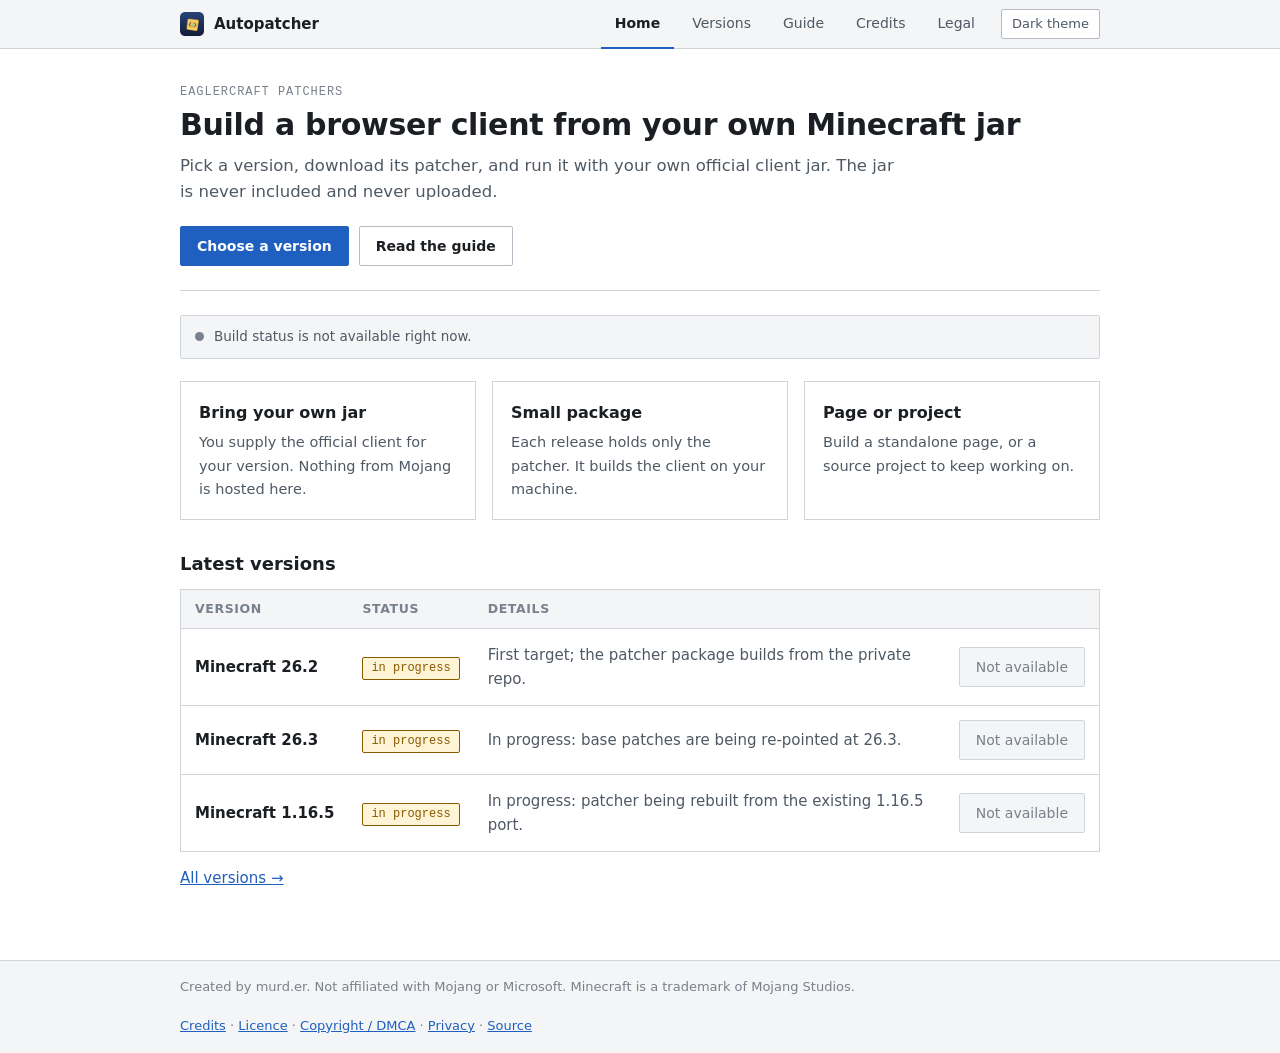
==== commit 579350fb: "Site: Credits (created by murd.er), Legal, Licence, Copyright/DMCA and Privacy pages; page generator" ====
--- a/site/index.html
+++ b/site/index.html
@@ -6,7 +6,7 @@
 <link rel="icon" type="image/png" href="favicon.png">
 <link rel="stylesheet" href="style.css">
 </head><body>
-<header><div class="bar"><a class="brand" href="index.html"><img src="img/icon.png" alt=""><span>Autopatcher</span></a><a class="l" href="index.html" aria-current="page">Home</a><a class="l" href="versions.html">Versions</a><a class="l" href="guide.html">Guide</a><a class="l" href="about.html">About</a><button class="theme" id="theme" type="button">Dark theme</button></div></header>
+<header><div class="bar"><a class="brand" href="index.html"><img src="img/icon.png" alt=""><span>Autopatcher</span></a><a class="l" href="index.html" aria-current="page">Home</a><a class="l" href="versions.html">Versions</a><a class="l" href="guide.html">Guide</a><a class="l" href="credits.html">Credits</a><a class="l" href="legal.html">Legal</a><button class="theme" id="theme" type="button">Dark theme</button></div></header>
 <main>
 
 <section class="intro">
@@ -26,6 +26,6 @@
 <p style="margin-top:14px"><a href="versions.html">All versions &rarr;</a></p>
 
 </main>
-<footer><div class="in"><span>Not affiliated with Mojang or Microsoft. Minecraft is a trademark of Mojang Studios.</span><span><a href="https://github.com/pxdns/autopatcherbuild">Source</a> &middot; GPL-3.0-or-later with Minecraft exception</span></div></footer>
+<footer><div class="in"><span>Created by murd.er. Not affiliated with Mojang or Microsoft. Minecraft is a trademark of Mojang Studios.</span><span><a href="credits.html">Credits</a> &middot; <a href="licence.html">Licence</a> &middot; <a href="dmca.html">Copyright / DMCA</a> &middot; <a href="privacy.html">Privacy</a> &middot; <a href="https://github.com/pxdns/autopatcherbuild">Source</a></span></div></footer>
 <script src="app.js"></script>
 </body></html>
--- a/site/style.css
+++ b/site/style.css
@@ -98,3 +98,11 @@
   dl.facts{grid-template-columns:1fr}dl.facts dt{border-right:0}
 }
 @media (prefers-reduced-motion:reduce){*{animation:none!important;transition:none!important}html{scroll-behavior:auto}}
+/* legal sub-navigation */
+.subnav{display:flex;flex-wrap:wrap;gap:0;border:1px solid var(--line);margin:0 0 26px;background:var(--bg-2)}
+.subnav a{padding:8px 16px;color:var(--dim);text-decoration:none;font-size:14px;border-right:1px solid var(--line)}
+.subnav a:last-child{border-right:0}
+.subnav a:hover{background:var(--bg-3);color:var(--text)}
+.subnav a[aria-current="page"]{background:var(--bg);color:var(--text);font-weight:600;box-shadow:inset 0 -2px 0 var(--accent)}
+.prose h2:first-of-type{margin-top:0}
+ul{padding-left:20px;margin:0 0 14px}li{margin-bottom:4px}
